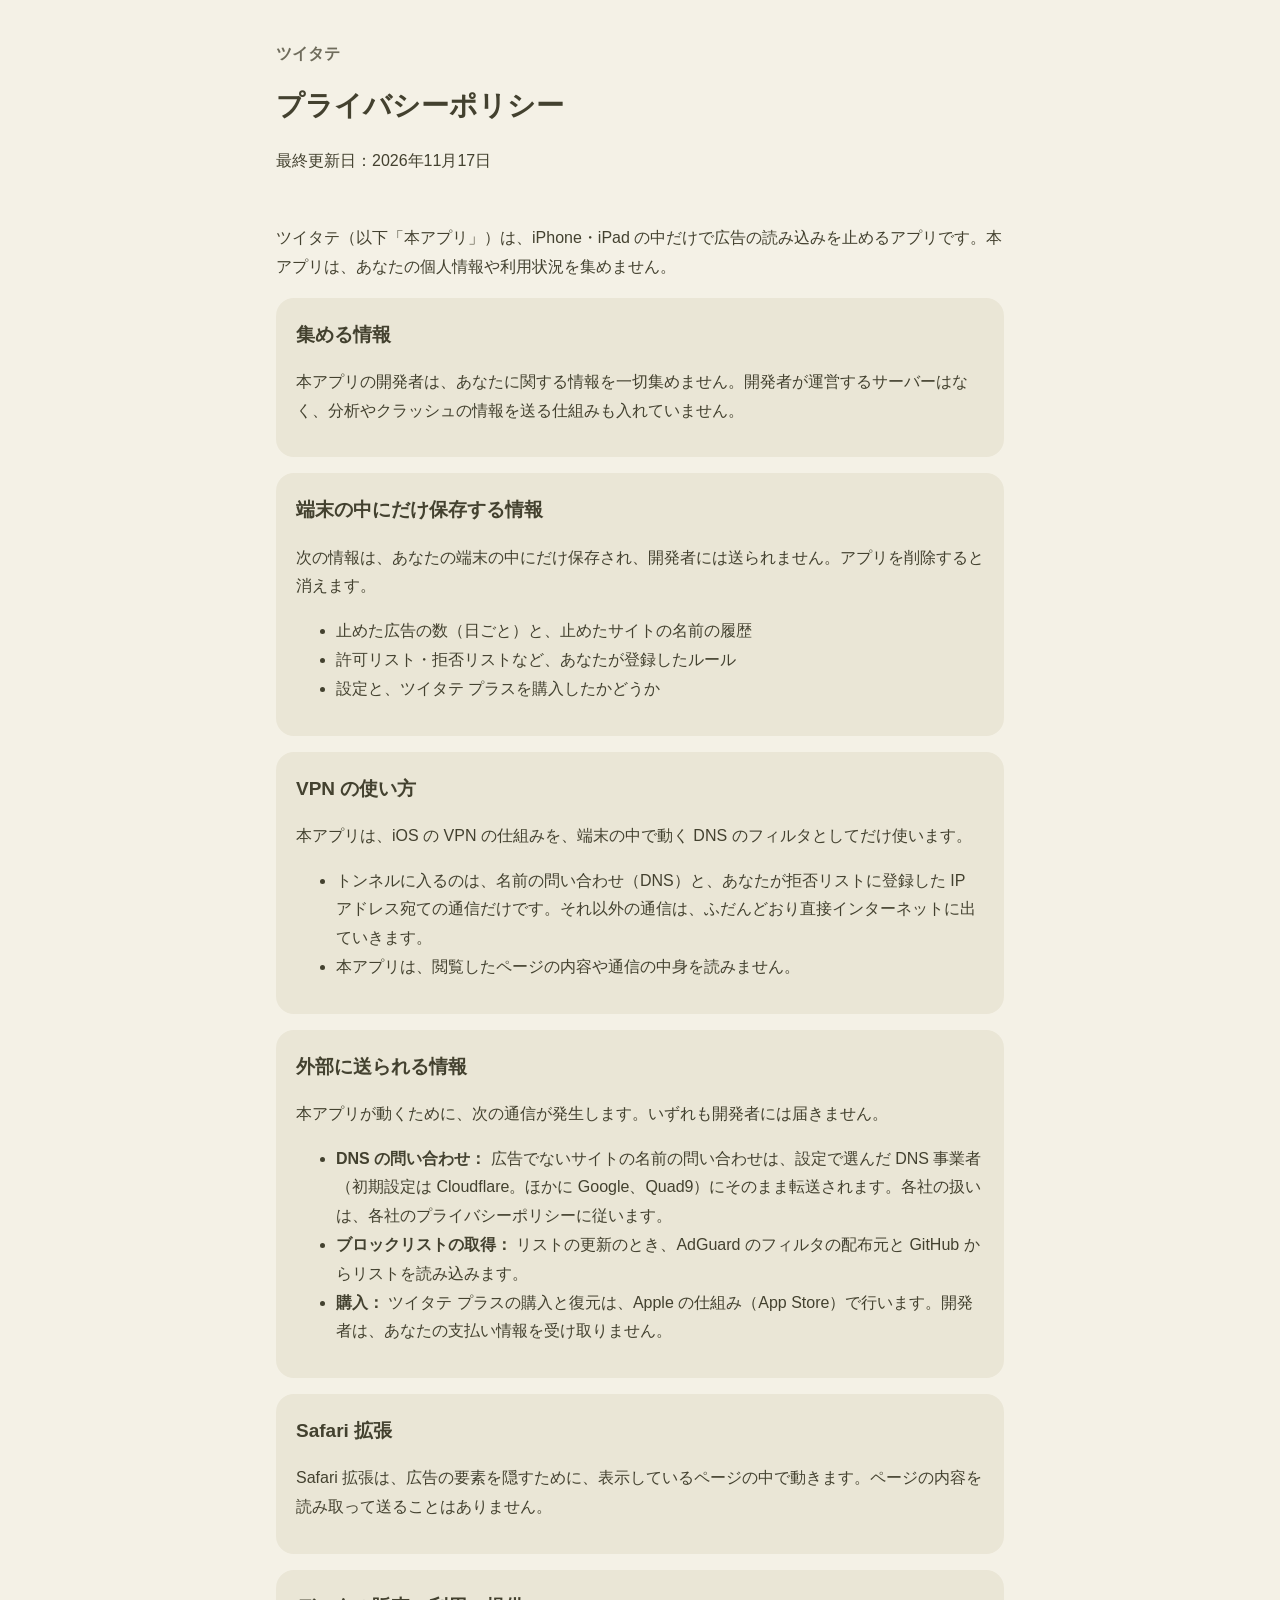
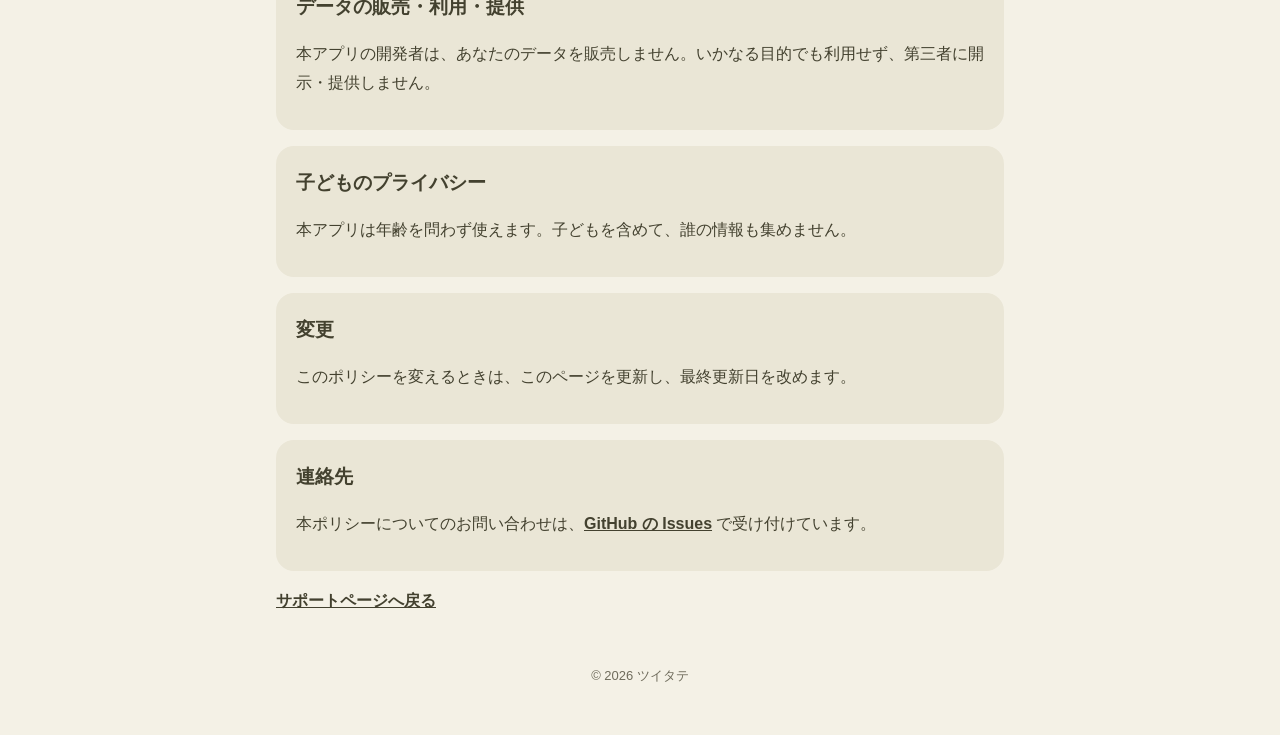
==== privacy.html @ 504447d9 "Add Tsuitate support and privacy pages Co-Authored-By: Claude Opus 5.5 <noreply@anthropic.com>" ====
<!doctype html>
<html lang="ja">
<head>
  <meta charset="utf-8">
  <meta name="viewport" content="width=device-width, initial-scale=1">
  <meta name="description" content="広告ブロックアプリ「ツイタテ」のプライバシーポリシーです。">
  <title>プライバシーポリシー — ツイタテ</title>
  <link rel="stylesheet" href="styles.css">
</head>
<body>
  <header class="hero compact">
    <div class="wrap">
      <p class="eyebrow">ツイタテ</p>
      <h1>プライバシーポリシー</h1>
      <p>最終更新日：2026年11月17日</p>
    </div>
  </header>
  <main class="wrap policy">
    <p>ツイタテ（以下「本アプリ」）は、iPhone・iPad の中だけで広告の読み込みを止めるアプリです。本アプリは、あなたの個人情報や利用状況を集めません。</p>
    <section>
      <h2>集める情報</h2>
      <p>本アプリの開発者は、あなたに関する情報を一切集めません。開発者が運営するサーバーはなく、分析やクラッシュの情報を送る仕組みも入れていません。</p>
    </section>
    <section>
      <h2>端末の中にだけ保存する情報</h2>
      <p>次の情報は、あなたの端末の中にだけ保存され、開発者には送られません。アプリを削除すると消えます。</p>
      <ul>
        <li>止めた広告の数（日ごと）と、止めたサイトの名前の履歴</li>
        <li>許可リスト・拒否リストなど、あなたが登録したルール</li>
        <li>設定と、ツイタテ プラスを購入したかどうか</li>
      </ul>
    </section>
    <section>
      <h2>VPN の使い方</h2>
      <p>本アプリは、iOS の VPN の仕組みを、端末の中で動く DNS のフィルタとしてだけ使います。</p>
      <ul>
        <li>トンネルに入るのは、名前の問い合わせ（DNS）と、あなたが拒否リストに登録した IP アドレス宛ての通信だけです。それ以外の通信は、ふだんどおり直接インターネットに出ていきます。</li>
        <li>本アプリは、閲覧したページの内容や通信の中身を読みません。</li>
      </ul>
    </section>
    <section>
      <h2>外部に送られる情報</h2>
      <p>本アプリが動くために、次の通信が発生します。いずれも開発者には届きません。</p>
      <ul>
        <li><strong>DNS の問い合わせ：</strong> 広告でないサイトの名前の問い合わせは、設定で選んだ DNS 事業者（初期設定は Cloudflare。ほかに Google、Quad9）にそのまま転送されます。各社の扱いは、各社のプライバシーポリシーに従います。</li>
        <li><strong>ブロックリストの取得：</strong> リストの更新のとき、AdGuard のフィルタの配布元と GitHub からリストを読み込みます。</li>
        <li><strong>購入：</strong> ツイタテ プラスの購入と復元は、Apple の仕組み（App Store）で行います。開発者は、あなたの支払い情報を受け取りません。</li>
      </ul>
    </section>
    <section>
      <h2>Safari 拡張</h2>
      <p>Safari 拡張は、広告の要素を隠すために、表示しているページの中で動きます。ページの内容を読み取って送ることはありません。</p>
    </section>
    <section>
      <h2>データの販売・利用・提供</h2>
      <p>本アプリの開発者は、あなたのデータを販売しません。いかなる目的でも利用せず、第三者に開示・提供しません。</p>
    </section>
    <section>
      <h2>子どものプライバシー</h2>
      <p>本アプリは年齢を問わず使えます。子どもを含めて、誰の情報も集めません。</p>
    </section>
    <section>
      <h2>変更</h2>
      <p>このポリシーを変えるときは、このページを更新し、最終更新日を改めます。</p>
    </section>
    <section>
      <h2>連絡先</h2>
      <p>本ポリシーについてのお問い合わせは、<a href="https://github.com/ma2-ma2/Tsuitate-Support/issues/new/choose">GitHub の Issues</a> で受け付けています。</p>
    </section>
    <p><a href="./">サポートページへ戻る</a></p>
  </main>
  <footer>© 2026 ツイタテ</footer>
</body>
</html>
---- styles.css ----
:root { --paper: #f4f1e6; --card: #eae6d6; --ink: #43412f; --sub: #6f6c5c; --line: #d8d3bf; }
@media (prefers-color-scheme: dark) { :root { --paper: #1f1e17; --card: #2b2a21; --ink: #e9e3cf; --sub: #b3ad98; --line: #3c3a2e; } }
* { box-sizing: border-box; }
body { margin: 0; background: var(--paper); color: var(--ink); font: 16px/1.8 -apple-system, "Hiragino Sans", "Hiragino Kaku Gothic ProN", sans-serif; }
.wrap { max-width: 760px; margin: 0 auto; padding: 0 16px; }
.hero { padding: 56px 0 32px; text-align: center; }
.hero.compact { text-align: left; padding: 40px 0 16px; }
.hero img { width: 96px; height: 96px; border-radius: 22px; }
.hero h1 { margin: 12px 0 4px; font-size: 28px; }
.eyebrow { margin: 0; color: var(--sub); font-weight: 600; }
h2 { font-size: 19px; margin: 32px 0 8px; }
section { background: var(--card); border-radius: 18px; padding: 4px 20px 16px; margin: 16px 0; }
section h2 { margin-top: 16px; }
a { color: var(--ink); font-weight: 600; }
.qa dt { font-weight: 700; margin-top: 14px; }
.qa dd { margin: 4px 0 0; color: var(--sub); }
.button { display: inline-block; background: var(--ink); color: var(--paper); padding: 10px 20px; border-radius: 999px; text-decoration: none; }
footer { color: var(--sub); font-size: 13px; text-align: center; padding: 32px 0 48px; }
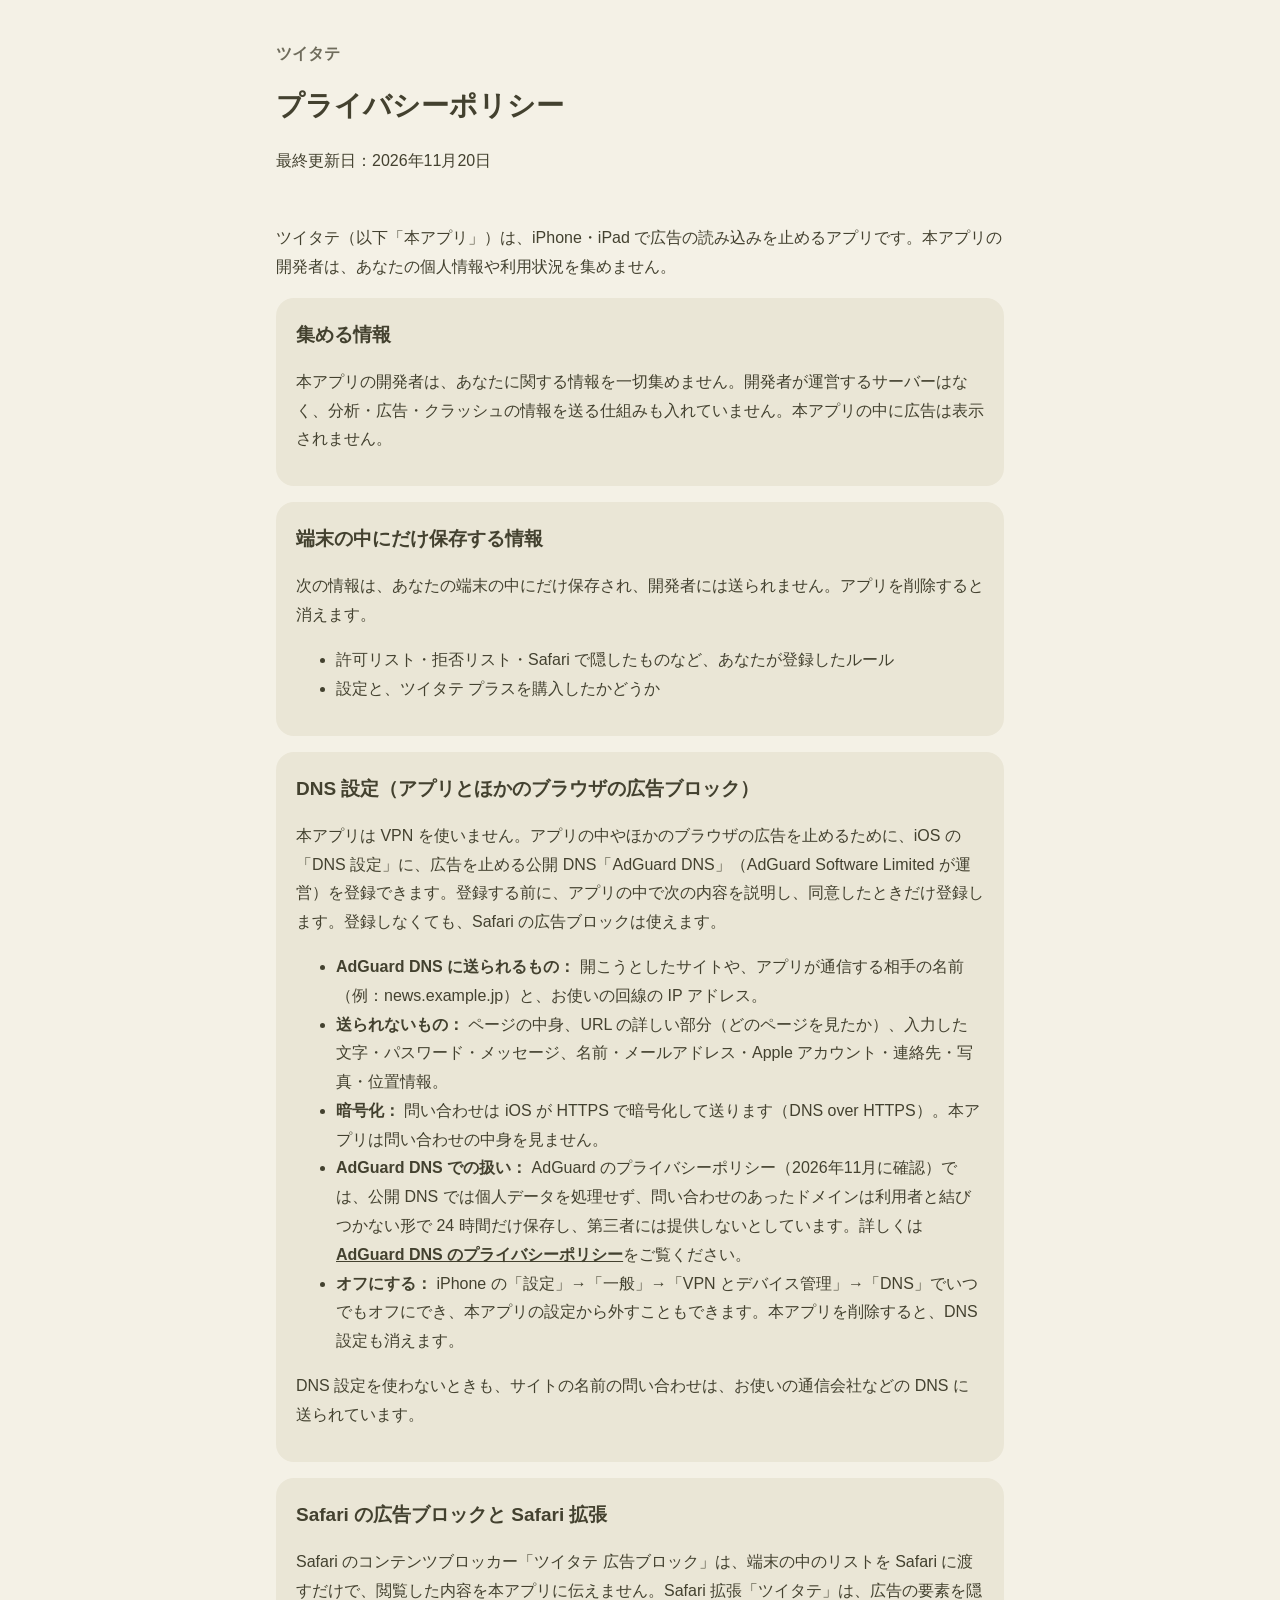
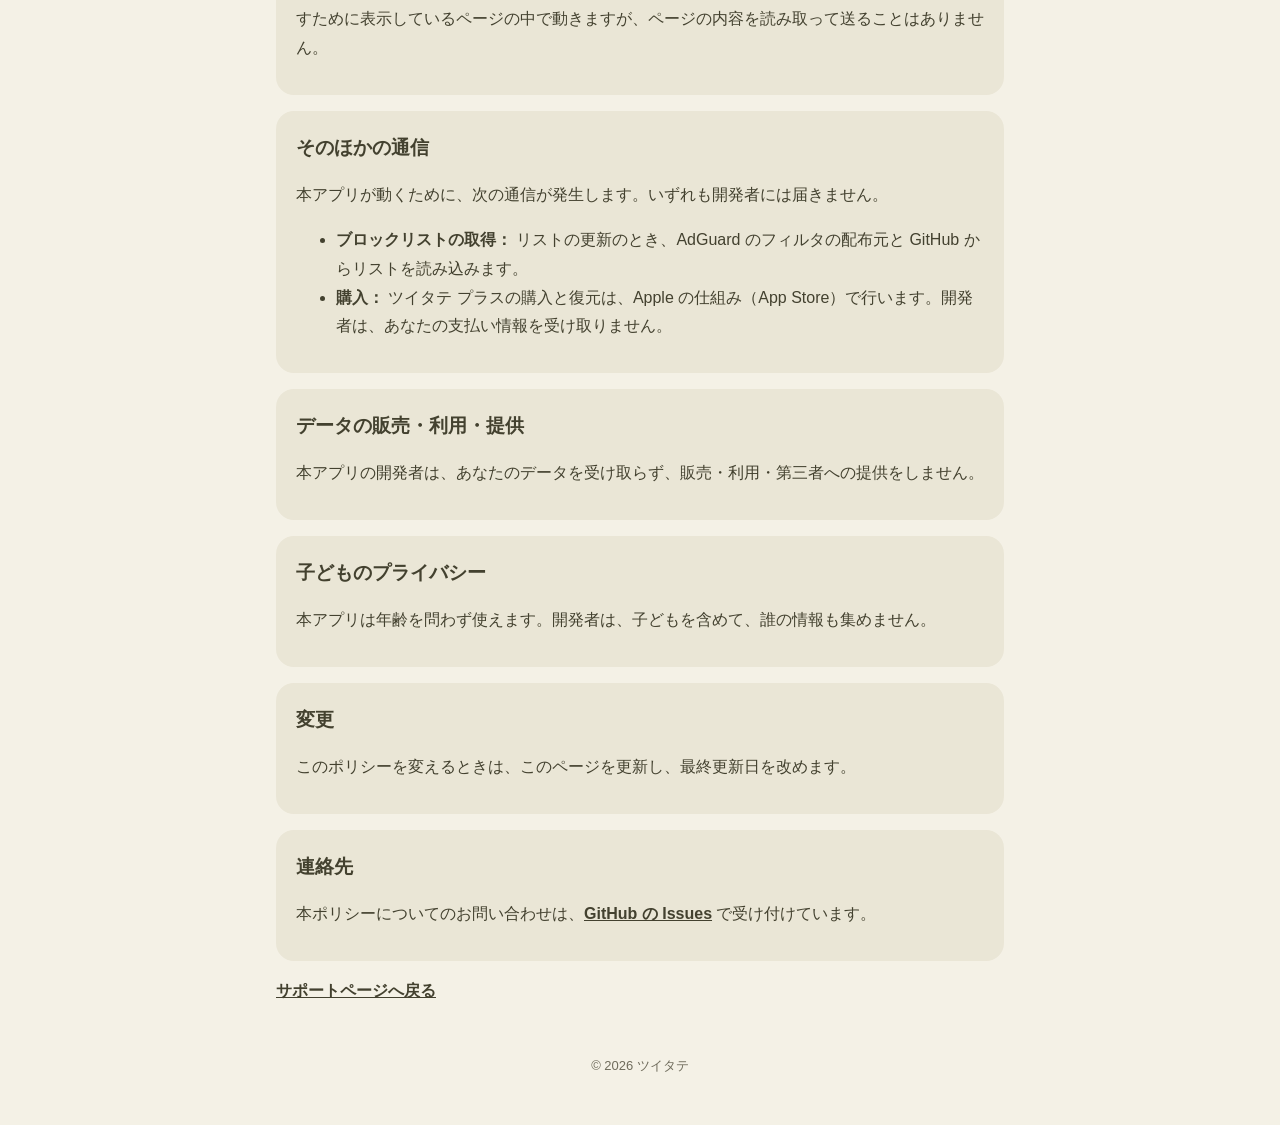
==== commit 8fe333a3: "Tsuitate 2.0: privacy policy and support Q&A for the no-VPN version (iOS DNS settings with AdGuard D" ====
--- a/privacy.html
+++ b/privacy.html
@@ -12,52 +12,54 @@
     <div class="wrap">
       <p class="eyebrow">ツイタテ</p>
       <h1>プライバシーポリシー</h1>
-      <p>最終更新日：2026年11月17日</p>
+      <p>最終更新日：2026年11月20日</p>
     </div>
   </header>
   <main class="wrap policy">
-    <p>ツイタテ（以下「本アプリ」）は、iPhone・iPad の中だけで広告の読み込みを止めるアプリです。本アプリは、あなたの個人情報や利用状況を集めません。</p>
+    <p>ツイタテ（以下「本アプリ」）は、iPhone・iPad で広告の読み込みを止めるアプリです。本アプリの開発者は、あなたの個人情報や利用状況を集めません。</p>
     <section>
       <h2>集める情報</h2>
-      <p>本アプリの開発者は、あなたに関する情報を一切集めません。開発者が運営するサーバーはなく、分析やクラッシュの情報を送る仕組みも入れていません。</p>
+      <p>本アプリの開発者は、あなたに関する情報を一切集めません。開発者が運営するサーバーはなく、分析・広告・クラッシュの情報を送る仕組みも入れていません。本アプリの中に広告は表示されません。</p>
     </section>
     <section>
       <h2>端末の中にだけ保存する情報</h2>
       <p>次の情報は、あなたの端末の中にだけ保存され、開発者には送られません。アプリを削除すると消えます。</p>
       <ul>
-        <li>止めた広告の数（日ごと）と、止めたサイトの名前の履歴</li>
-        <li>許可リスト・拒否リストなど、あなたが登録したルール</li>
+        <li>許可リスト・拒否リスト・Safari で隠したものなど、あなたが登録したルール</li>
         <li>設定と、ツイタテ プラスを購入したかどうか</li>
       </ul>
     </section>
     <section>
-      <h2>VPN の使い方</h2>
-      <p>本アプリは、iOS の VPN の仕組みを、端末の中で動く DNS のフィルタとしてだけ使います。</p>
+      <h2>DNS 設定（アプリとほかのブラウザの広告ブロック）</h2>
+      <p>本アプリは VPN を使いません。アプリの中やほかのブラウザの広告を止めるために、iOS の「DNS 設定」に、広告を止める公開 DNS「AdGuard DNS」（AdGuard Software Limited が運営）を登録できます。登録する前に、アプリの中で次の内容を説明し、同意したときだけ登録します。登録しなくても、Safari の広告ブロックは使えます。</p>
       <ul>
-        <li>トンネルに入るのは、名前の問い合わせ（DNS）と、あなたが拒否リストに登録した IP アドレス宛ての通信だけです。それ以外の通信は、ふだんどおり直接インターネットに出ていきます。</li>
-        <li>本アプリは、閲覧したページの内容や通信の中身を読みません。</li>
+        <li><strong>AdGuard DNS に送られるもの：</strong> 開こうとしたサイトや、アプリが通信する相手の名前（例：news.example.jp）と、お使いの回線の IP アドレス。</li>
+        <li><strong>送られないもの：</strong> ページの中身、URL の詳しい部分（どのページを見たか）、入力した文字・パスワード・メッセージ、名前・メールアドレス・Apple アカウント・連絡先・写真・位置情報。</li>
+        <li><strong>暗号化：</strong> 問い合わせは iOS が HTTPS で暗号化して送ります（DNS over HTTPS）。本アプリは問い合わせの中身を見ません。</li>
+        <li><strong>AdGuard DNS での扱い：</strong> AdGuard のプライバシーポリシー（2026年11月に確認）では、公開 DNS では個人データを処理せず、問い合わせのあったドメインは利用者と結びつかない形で 24 時間だけ保存し、第三者には提供しないとしています。詳しくは <a href="https://adguard-dns.io/en/privacy.html">AdGuard DNS のプライバシーポリシー</a>をご覧ください。</li>
+        <li><strong>オフにする：</strong> iPhone の「設定」→「一般」→「VPN とデバイス管理」→「DNS」でいつでもオフにでき、本アプリの設定から外すこともできます。本アプリを削除すると、DNS 設定も消えます。</li>
       </ul>
+      <p>DNS 設定を使わないときも、サイトの名前の問い合わせは、お使いの通信会社などの DNS に送られています。</p>
     </section>
     <section>
-      <h2>外部に送られる情報</h2>
+      <h2>Safari の広告ブロックと Safari 拡張</h2>
+      <p>Safari のコンテンツブロッカー「ツイタテ 広告ブロック」は、端末の中のリストを Safari に渡すだけで、閲覧した内容を本アプリに伝えません。Safari 拡張「ツイタテ」は、広告の要素を隠すために表示しているページの中で動きますが、ページの内容を読み取って送ることはありません。</p>
+    </section>
+    <section>
+      <h2>そのほかの通信</h2>
       <p>本アプリが動くために、次の通信が発生します。いずれも開発者には届きません。</p>
       <ul>
-        <li><strong>DNS の問い合わせ：</strong> 広告でないサイトの名前の問い合わせは、設定で選んだ DNS 事業者（初期設定は Cloudflare。ほかに Google、Quad9）にそのまま転送されます。各社の扱いは、各社のプライバシーポリシーに従います。</li>
         <li><strong>ブロックリストの取得：</strong> リストの更新のとき、AdGuard のフィルタの配布元と GitHub からリストを読み込みます。</li>
         <li><strong>購入：</strong> ツイタテ プラスの購入と復元は、Apple の仕組み（App Store）で行います。開発者は、あなたの支払い情報を受け取りません。</li>
       </ul>
     </section>
     <section>
-      <h2>Safari 拡張</h2>
-      <p>Safari 拡張は、広告の要素を隠すために、表示しているページの中で動きます。ページの内容を読み取って送ることはありません。</p>
-    </section>
-    <section>
       <h2>データの販売・利用・提供</h2>
-      <p>本アプリの開発者は、あなたのデータを販売しません。いかなる目的でも利用せず、第三者に開示・提供しません。</p>
+      <p>本アプリの開発者は、あなたのデータを受け取らず、販売・利用・第三者への提供をしません。</p>
     </section>
     <section>
       <h2>子どものプライバシー</h2>
-      <p>本アプリは年齢を問わず使えます。子どもを含めて、誰の情報も集めません。</p>
+      <p>本アプリは年齢を問わず使えます。開発者は、子どもを含めて、誰の情報も集めません。</p>
     </section>
     <section>
       <h2>変更</h2>
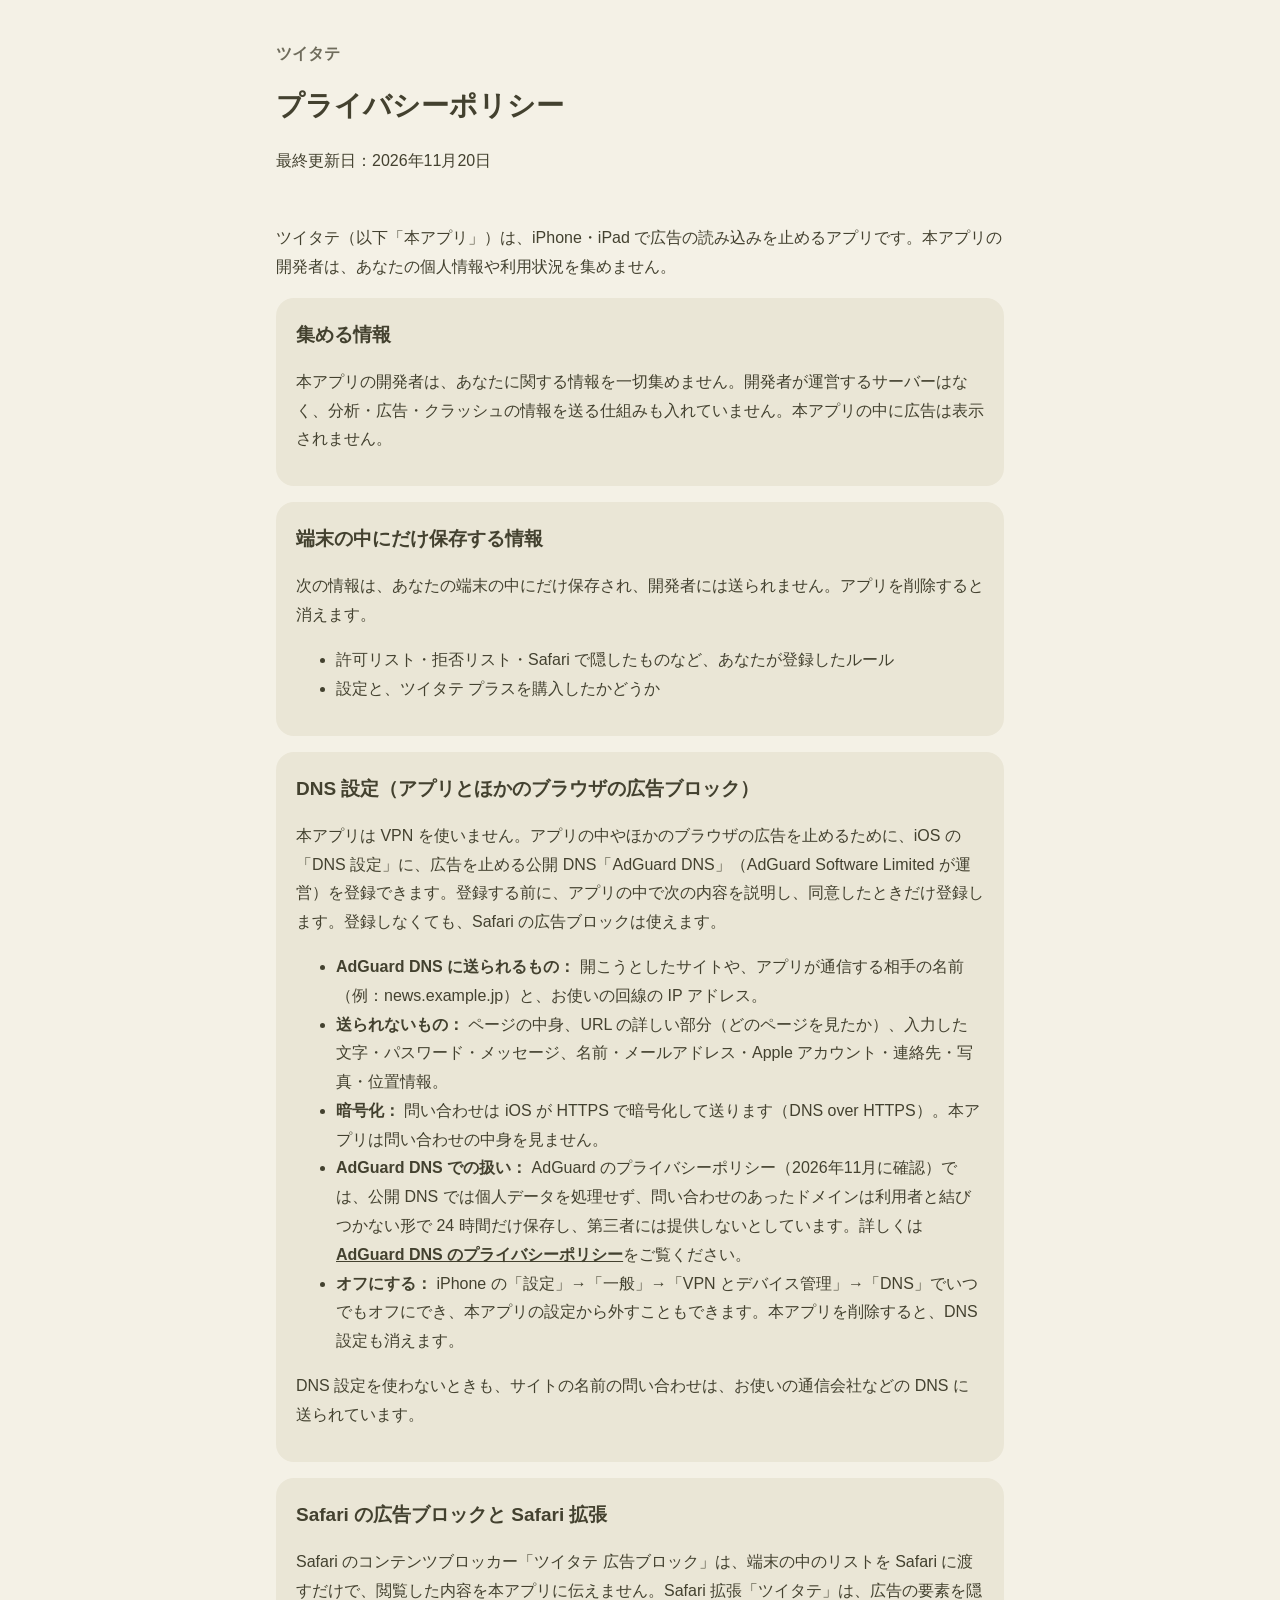
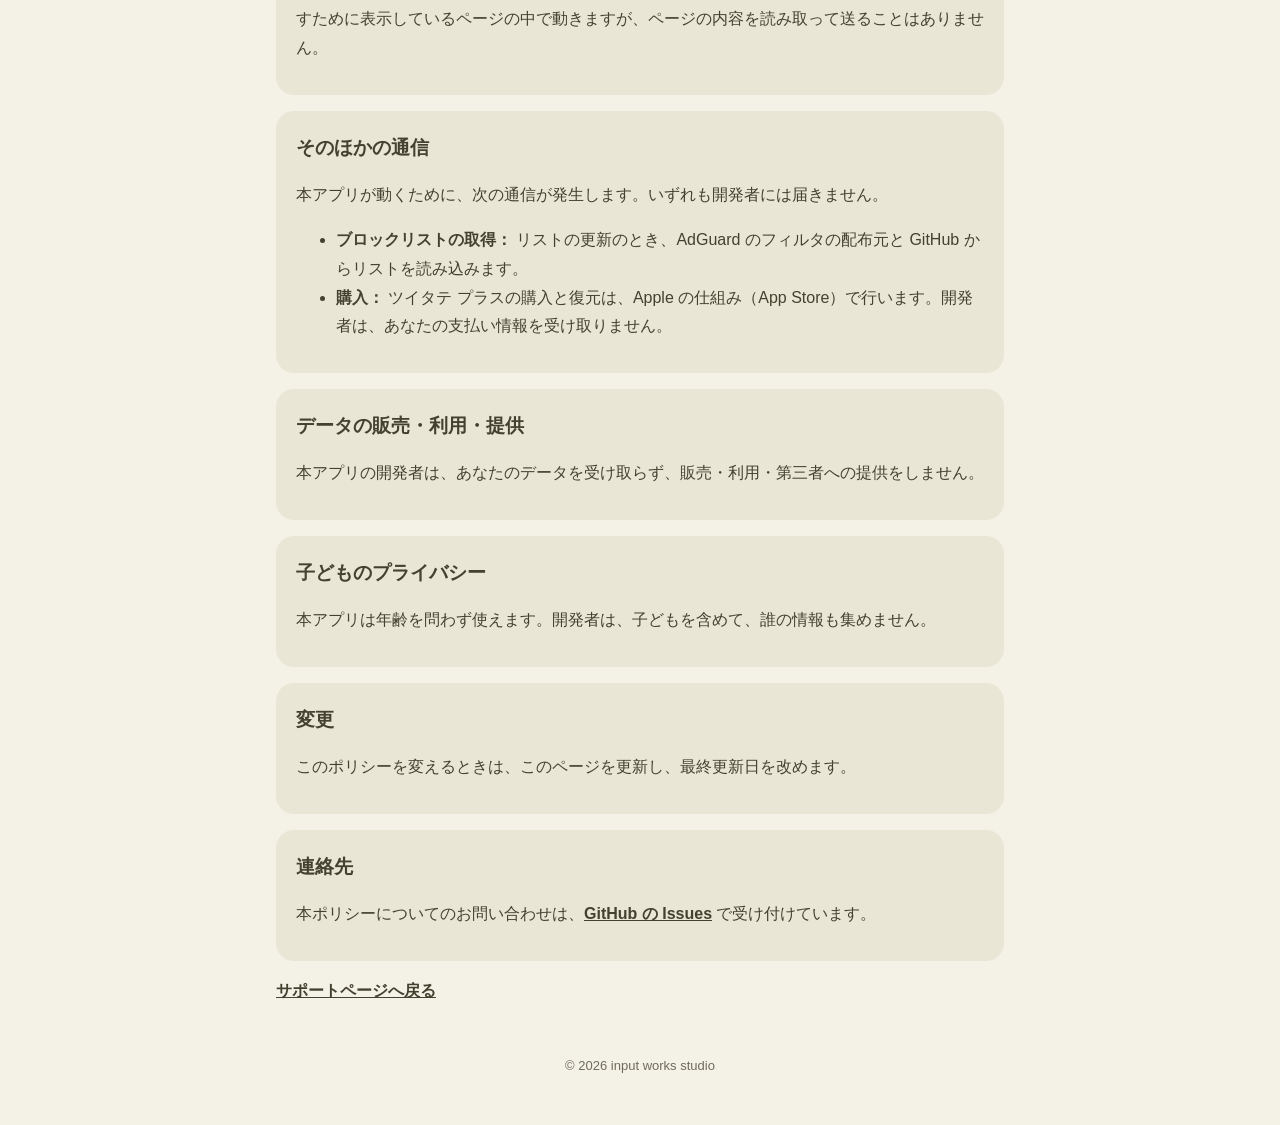
==== commit 39268672: "Footer copyright: 2026 input works studio Co-Authored-By: Claude Opus 5.5 <noreply@anthropic.com>" ====
--- a/privacy.html
+++ b/privacy.html
@@ -71,6 +71,6 @@
     </section>
     <p><a href="./">サポートページへ戻る</a></p>
   </main>
-  <footer>© 2026 ツイタテ</footer>
+  <footer>© 2026 input works studio</footer>
 </body>
 </html>
